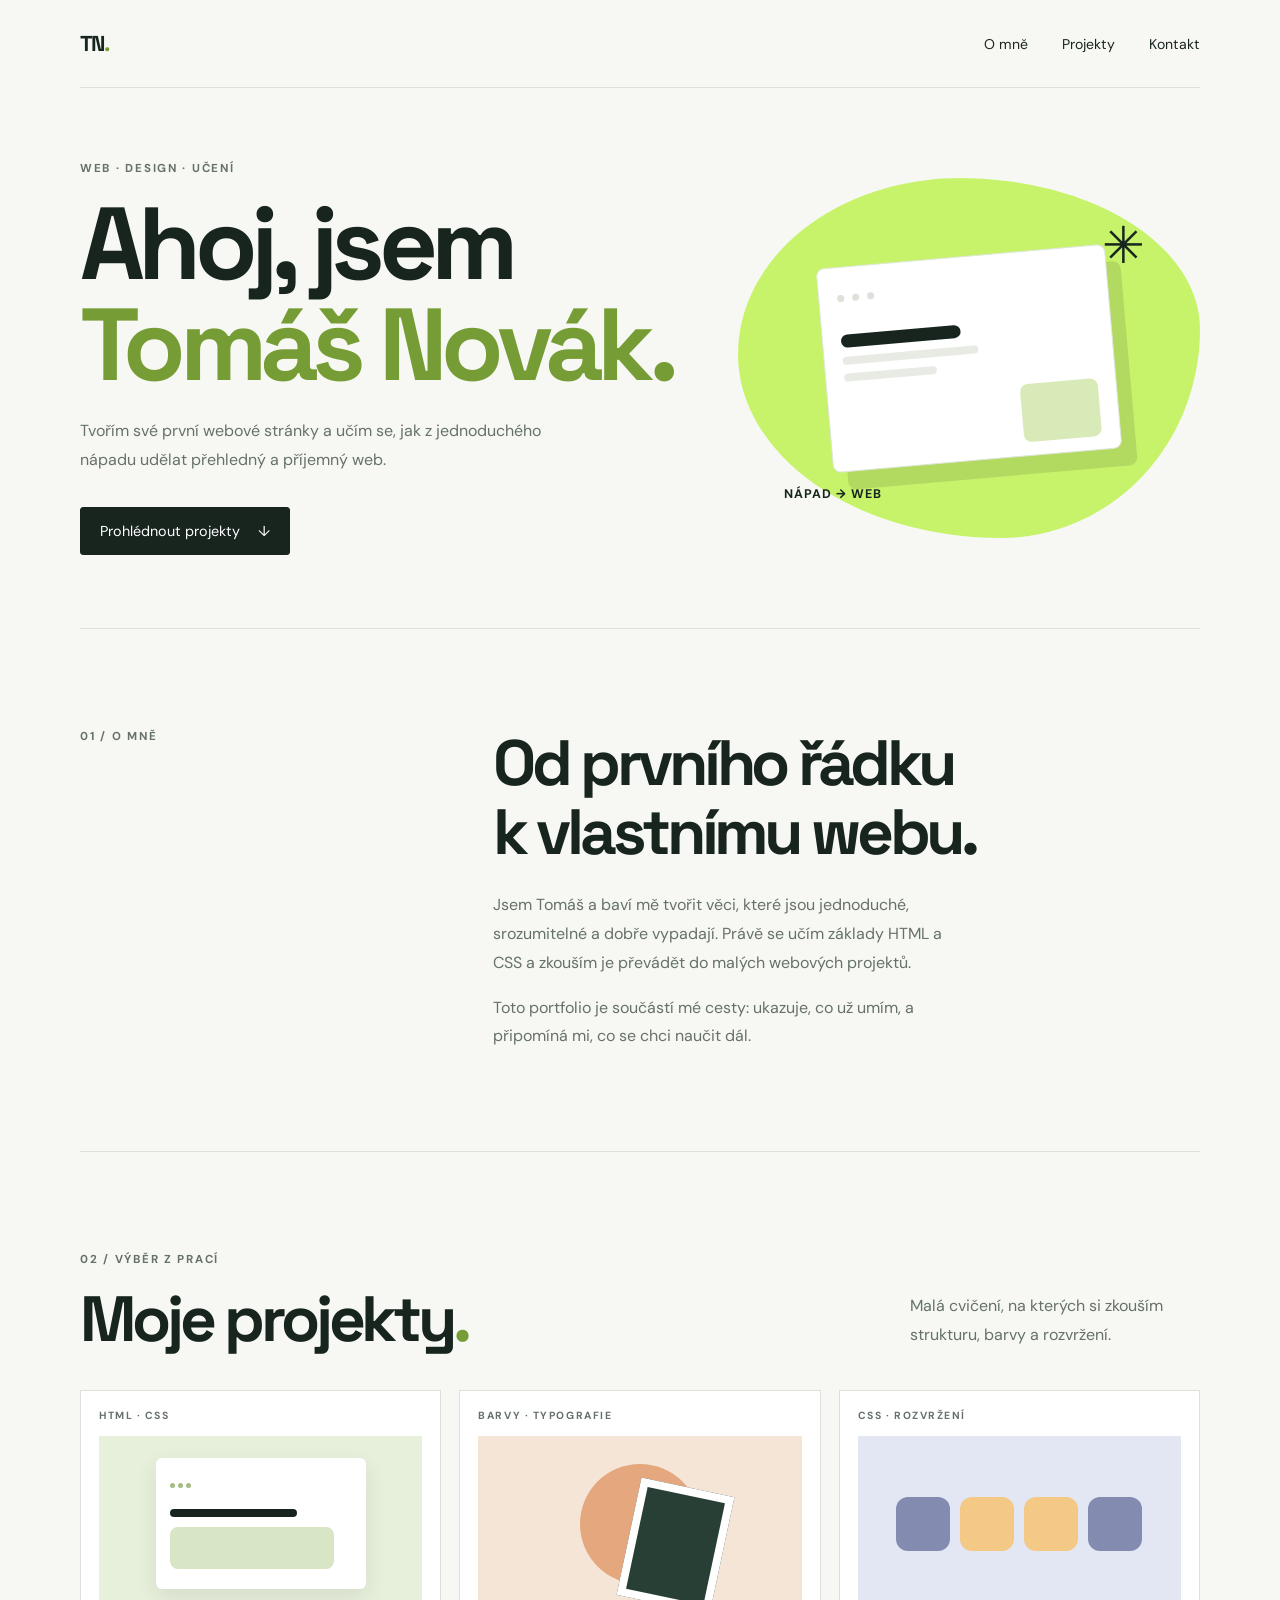
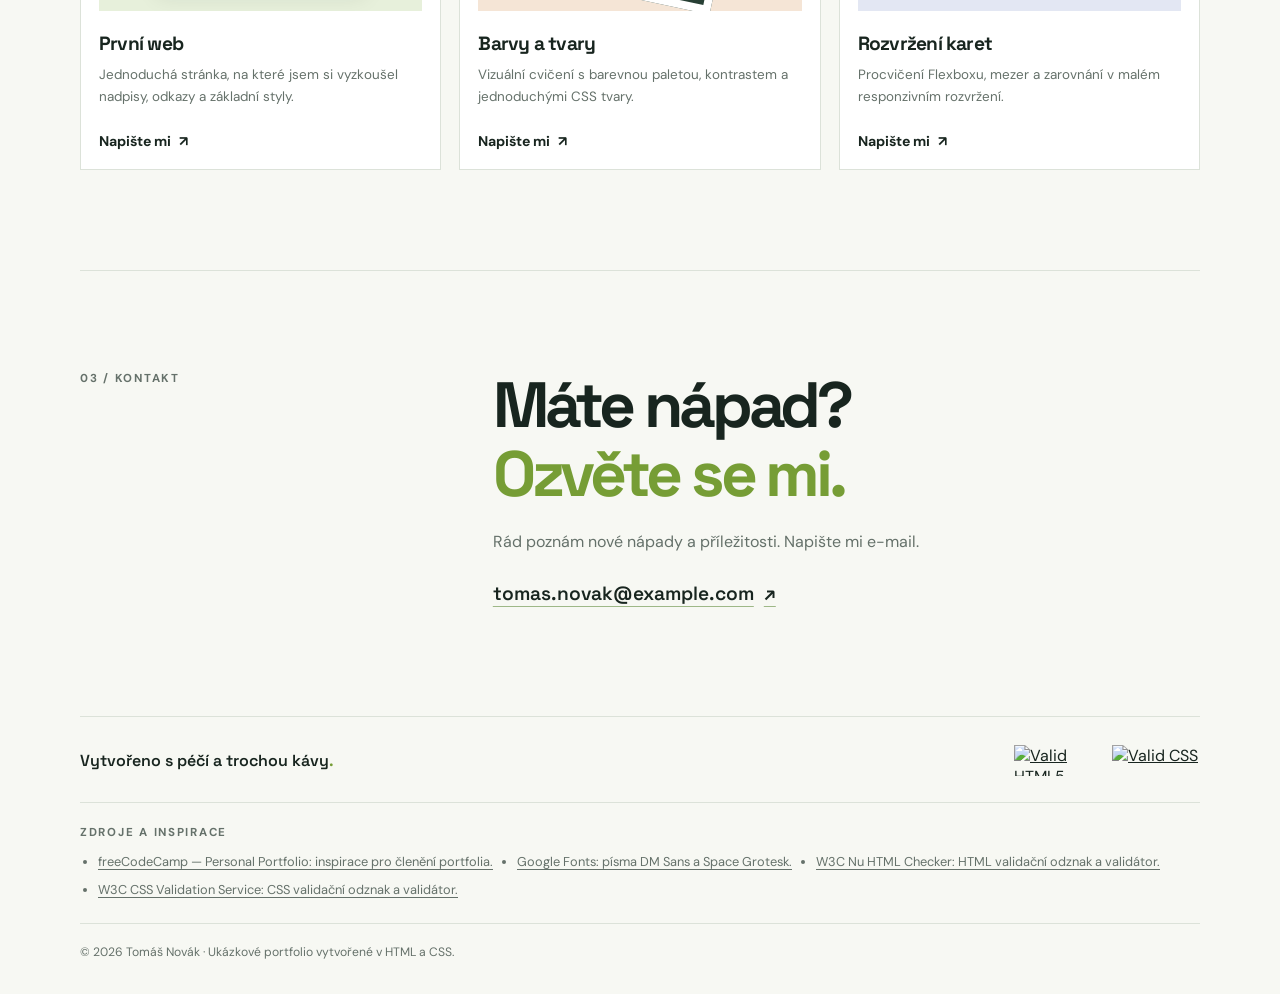
==== portfolio.html @ ad222f09 "update website" ====
<!doctype html>
<html lang="cs">
  <head>
    <meta charset="utf-8">
    <meta name="viewport" content="width=device-width, initial-scale=1">
    <meta name="description" content="Portfolio Tomáše Nováka — první webové projekty a ukázky práce v HTML a CSS.">
    <meta name="theme-color" content="#f7f8f3">
    <title>Tomáš Novák — webové portfolio</title>
    <link rel="stylesheet" href="./style.css">
  </head>
  <body>
    <header class="site-header">
      <a class="brand" href="#uvod" aria-label="Tomáš Novák — úvod">TN<span>.</span></a>
      <nav aria-label="Hlavní navigace">
        <a href="#o-mne">O mně</a>
        <a href="#projekty">Projekty</a>
        <a href="#kontakt">Kontakt</a>
      </nav>
    </header>

    <main>
      <section class="hero" id="uvod">
        <div class="hero-copy">
          <p class="eyebrow">WEB · DESIGN · UČENÍ</p>
          <h1>Ahoj, jsem<br><span>Tomáš Novák.</span></h1>
          <p class="intro">Tvořím své první webové stránky a učím se, jak z jednoduchého nápadu udělat přehledný a příjemný web.</p>
          <a class="button" href="#projekty">Prohlédnout projekty <span aria-hidden="true">↓</span></a>
        </div>
        <div class="hero-art" aria-hidden="true">
          <div class="art-card">
            <span class="art-dot"></span>
            <span class="art-dot"></span>
            <span class="art-dot"></span>
            <div class="art-lines">
              <span></span>
              <span></span>
              <span></span>
            </div>
            <div class="art-block"></div>
          </div>
          <span class="art-spark">✳</span>
          <span class="art-caption">nápad → web</span>
        </div>
      </section>

      <section class="about section" id="o-mne">
        <p class="eyebrow">01 / O MNĚ</p>
        <div>
          <h2>Od prvního řádku<br>k vlastnímu webu.</h2>
          <p class="section-copy">Jsem Tomáš a baví mě tvořit věci, které jsou jednoduché, srozumitelné a dobře vypadají. Právě se učím základy HTML a CSS a zkouším je převádět do malých webových projektů.</p>
          <p class="section-copy">Toto portfolio je součástí mé cesty: ukazuje, co už umím, a připomíná mi, co se chci naučit dál.</p>
        </div>
      </section>

      <section class="projects section" id="projekty">
        <div class="section-heading">
          <div>
            <p class="eyebrow">02 / VÝBĚR Z PRACÍ</p>
            <h2>Moje projekty<span>.</span></h2>
          </div>
          <p class="section-copy">Malá cvičení, na kterých si zkouším strukturu, barvy a rozvržení.</p>
        </div>
        <div class="project-grid">
          <article class="project-card project-one">
            <p class="project-number">HTML · CSS</p>
            <div class="project-visual visual-one" aria-hidden="true">
              <span class="visual-window"><i></i><i></i><i></i><b></b><em></em></span>
            </div>
            <h3>První web</h3>
            <p>Jednoduchá stránka, na které jsem si vyzkoušel nadpisy, odkazy a základní styly.</p>
            <a href="#kontakt">Napište mi <span aria-hidden="true">↗</span></a>
          </article>
          <article class="project-card project-two">
            <p class="project-number">BARVY · TYPOGRAFIE</p>
            <div class="project-visual visual-two" aria-hidden="true">
              <span class="visual-circle"></span>
              <span class="visual-card"></span>
            </div>
            <h3>Barvy a tvary</h3>
            <p>Vizuální cvičení s barevnou paletou, kontrastem a jednoduchými CSS tvary.</p>
            <a href="#kontakt">Napište mi <span aria-hidden="true">↗</span></a>
          </article>
          <article class="project-card project-three">
            <p class="project-number">CSS · ROZVRŽENÍ</p>
            <div class="project-visual visual-three" aria-hidden="true">
              <span class="visual-tile"></span>
              <span class="visual-tile"></span>
              <span class="visual-tile"></span>
              <span class="visual-tile"></span>
            </div>
            <h3>Rozvržení karet</h3>
            <p>Procvičení Flexboxu, mezer a zarovnání v malém responzivním rozvržení.</p>
            <a href="#kontakt">Napište mi <span aria-hidden="true">↗</span></a>
          </article>
        </div>
      </section>

      <section class="contact section" id="kontakt">
        <p class="eyebrow">03 / KONTAKT</p>
        <div class="contact-content">
          <h2>Máte nápad?<br><span>Ozvěte se mi.</span></h2>
          <p>Rád poznám nové nápady a příležitosti. Napište mi e-mail.</p>
          <a class="contact-link" href="mailto:tomas.novak@example.com">tomas.novak@example.com <span aria-hidden="true">↗</span></a>
        </div>
      </section>
    </main>

    <footer class="site-footer">
      <div class="footer-top">
        <p>Vytvořeno s péčí a trochou kávy<span>.</span></p>
        <div class="validation">
          <a href="https://validator.w3.org/nu/" title="Ověřit HTML na W3C">
            <img src="https://www.w3.org/Icons/valid-html5" alt="Valid HTML5" width="88" height="31">
          </a>
          <a href="https://jigsaw.w3.org/css-validator/" title="Ověřit CSS na W3C">
            <img src="https://jigsaw.w3.org/css-validator/images/vcss" alt="Valid CSS" width="88" height="31">
          </a>
        </div>
      </div>
      <div class="sources">
        <p class="eyebrow">ZDROJE A INSPIRACE</p>
        <ul>
          <li><a href="https://personal-portfolio.freecodecamp.rocks/">freeCodeCamp — Personal Portfolio: inspirace pro členění portfolia.</a></li>
          <li><a href="https://fonts.google.com/">Google Fonts: písma DM Sans a Space Grotesk.</a></li>
          <li><a href="https://validator.w3.org/nu/">W3C Nu HTML Checker: HTML validační odznak a validátor.</a></li>
          <li><a href="https://jigsaw.w3.org/css-validator/">W3C CSS Validation Service: CSS validační odznak a validátor.</a></li>
        </ul>
      </div>
      <p class="copyright">© 2026 Tomáš Novák · Ukázkové portfolio vytvořené v HTML a CSS.</p>
    </footer>
  </body>
</html>
---- style.css ----
@import url("https://fonts.googleapis.com/css2?family=DM+Sans:wght@400;500;600;700&family=Space+Grotesk:wght@400;500;600;700&display=swap");

:root {
  color-scheme: light;
  --ink: #18251f;
  --muted: #65716a;
  --paper: #f7f8f3;
  --green: #c7f36b;
  --line: #dce2d9;
  font-family: "DM Sans", sans-serif;
  scroll-behavior: smooth;
}

* {
  box-sizing: border-box;
}

body {
  margin: 0;
  background: var(--paper);
  color: var(--ink);
}

a {
  color: inherit;
}

.site-header,
.site-footer,
main {
  width: min(1120px, calc(100% - 64px));
  margin-inline: auto;
}

.site-header {
  min-height: 88px;
  display: flex;
  align-items: center;
  justify-content: space-between;
  border-bottom: 1px solid var(--line);
}

.brand {
  font-family: "Space Grotesk", sans-serif;
  font-size: 1.35rem;
  font-weight: 700;
  letter-spacing: -0.07em;
  text-decoration: none;
}

.brand:hover {
  color: #769d35;
}

.brand span,
.section-heading h2 span,
.site-footer .footer-top p span {
  color: #769d35;
}

nav {
  display: flex;
  gap: 34px;
}

nav a,
.project-card a {
  font-size: 0.88rem;
  text-decoration: none;
}

nav a:hover,
.project-card a:hover,
.contact-link:hover {
  text-decoration: underline;
  text-underline-offset: 4px;
}

a:focus-visible {
  outline: 3px solid #769d35;
  outline-offset: 4px;
}

.hero {
  min-height: 540px;
  display: grid;
  grid-template-columns: 1.15fr 0.85fr;
  align-items: center;
  gap: 32px;
  padding-block: 70px;
}

.eyebrow,
.project-number {
  margin: 0 0 18px;
  color: var(--muted);
  font-size: 0.72rem;
  font-weight: 700;
  letter-spacing: 0.15em;
}

h1,
h2,
h3,
p {
  margin-top: 0;
}

h1,
h2 {
  font-family: "Space Grotesk", sans-serif;
  letter-spacing: -0.065em;
}

h1 {
  margin-bottom: 22px;
  font-size: clamp(3.6rem, 8vw, 6.7rem);
  line-height: 0.98;
}

h1 span,
.contact h2 span {
  color: #769d35;
}

.intro,
.section-copy {
  max-width: 470px;
  color: var(--muted);
  font-size: 1rem;
  line-height: 1.8;
}

.button {
  display: inline-flex;
  align-items: center;
  gap: 18px;
  margin-top: 16px;
  padding: 14px 19px;
  border: 1px solid var(--ink);
  border-radius: 3px;
  background: var(--ink);
  color: white;
  font-size: 0.9rem;
  text-decoration: none;
  transition: background-color 160ms ease, color 160ms ease;
}

.button:hover {
  background: transparent;
  color: var(--ink);
}

.hero-art {
  position: relative;
  min-height: 360px;
  display: grid;
  place-items: center;
  background: var(--green);
  border-radius: 48% 52% 43% 57% / 49% 42% 58% 51%;
}

.art-card {
  width: min(290px, 72%);
  height: 205px;
  padding: 18px;
  border: 1px solid #dfe6dc;
  border-radius: 8px;
  background: #fff;
  box-shadow: 14px 18px 0 rgb(24 37 31 / 12%);
  transform: rotate(-5deg);
}

.art-dot {
  display: inline-block;
  width: 7px;
  height: 7px;
  margin-right: 4px;
  border-radius: 50%;
  background: #dce2d9;
}

.art-lines {
  display: grid;
  gap: 9px;
  width: 54%;
  margin-top: 28px;
}

.art-lines span,
.art-block {
  display: block;
  height: 8px;
  border-radius: 8px;
  background: #e7ebe3;
}

.art-lines span:first-child {
  width: 88%;
  height: 13px;
  background: var(--ink);
}

.art-lines span:last-child {
  width: 68%;
}

.art-block {
  width: 78px;
  height: 58px;
  margin: 18px 0 0 auto;
  background: #d9eab9;
}

.art-spark {
  position: absolute;
  top: 34px;
  right: 12%;
  font-size: 3.2rem;
}

.art-caption {
  position: absolute;
  bottom: 36px;
  left: 10%;
  font-size: 0.78rem;
  font-weight: 700;
  letter-spacing: 0.08em;
  text-transform: uppercase;
}

.section {
  padding-block: 100px;
  border-top: 1px solid var(--line);
}

.about {
  display: grid;
  grid-template-columns: 0.7fr 1.3fr;
  gap: 32px;
}

h2 {
  margin-bottom: 24px;
  font-size: clamp(2.5rem, 5vw, 4rem);
  line-height: 1.08;
}

.about .section-copy + .section-copy {
  margin-bottom: 0;
}

.section-heading {
  display: flex;
  align-items: end;
  justify-content: space-between;
  gap: 32px;
  margin-bottom: 36px;
}

.section-heading h2 {
  margin-bottom: 0;
}

.section-heading .section-copy {
  max-width: 290px;
  margin-bottom: 5px;
}

.project-grid {
  display: grid;
  grid-template-columns: repeat(3, 1fr);
  gap: 18px;
}

.project-card {
  padding: 18px;
  border: 1px solid var(--line);
  background: #fff;
  transition: border-color 160ms ease, transform 160ms ease;
}

.project-card:hover {
  border-color: #9eb887;
  transform: translateY(-4px);
}

.project-number {
  margin-bottom: 14px;
  font-size: 0.65rem;
}

.project-visual {
  height: 175px;
  display: flex;
  align-items: center;
  justify-content: center;
  overflow: hidden;
  margin-bottom: 20px;
}

.visual-one {
  background: #e7f0db;
}

.visual-window {
  position: relative;
  width: 65%;
  height: 75%;
  padding: 14px;
  border-radius: 6px;
  background: white;
  box-shadow: 0 8px 22px rgb(24 37 31 / 9%);
}

.visual-window i {
  display: inline-block;
  width: 5px;
  height: 5px;
  margin-right: 3px;
  border-radius: 50%;
  background: #a4bc83;
}

.visual-window b,
.visual-window em {
  display: block;
  width: 70%;
  height: 8px;
  margin-top: 16px;
  border-radius: 8px;
  background: var(--ink);
}

.visual-window em {
  width: 90%;
  height: 42px;
  margin-top: 10px;
  background: #d8e6c6;
}

.visual-two {
  position: relative;
  background: #f5e5d6;
}

.visual-circle {
  width: 120px;
  height: 120px;
  border-radius: 50%;
  background: #e4a77e;
}

.visual-card {
  position: absolute;
  width: 95px;
  height: 120px;
  margin: 45px 0 0 72px;
  border: 8px solid white;
  background: #273f34;
  transform: rotate(12deg);
}

.visual-three {
  flex-wrap: wrap;
  gap: 10px;
  padding: 30px;
  background: #e3e7f3;
}

.visual-tile {
  width: 54px;
  height: 54px;
  border-radius: 12px;
  background: #848bb0;
}

.visual-tile:nth-child(2),
.visual-tile:nth-child(3) {
  background: #f4c985;
}

.project-card h3 {
  margin-bottom: 8px;
  font-family: "Space Grotesk", sans-serif;
  font-size: 1.2rem;
  letter-spacing: -0.04em;
}

.project-card > p:not(.project-number) {
  min-height: 48px;
  margin-bottom: 18px;
  color: var(--muted);
  font-size: 0.84rem;
  line-height: 1.6;
}

.project-card a {
  display: inline-flex;
  gap: 8px;
  font-weight: 700;
}

.contact {
  display: grid;
  grid-template-columns: 0.7fr 1.3fr;
  gap: 32px;
  padding-bottom: 110px;
}

.contact h2 {
  margin-bottom: 18px;
}

.contact-content > p {
  color: var(--muted);
  line-height: 1.7;
}

.contact-link {
  display: inline-flex;
  gap: 10px;
  margin-top: 10px;
  font-family: "Space Grotesk", sans-serif;
  font-size: 1.2rem;
  font-weight: 600;
  text-decoration-color: #9eb887;
  text-underline-offset: 6px;
}

.site-footer {
  padding-block: 28px 34px;
  border-top: 1px solid var(--line);
}

.footer-top {
  display: flex;
  align-items: center;
  justify-content: space-between;
  gap: 24px;
  padding-bottom: 26px;
}

.footer-top > p {
  margin: 0;
  font-family: "Space Grotesk", sans-serif;
  font-weight: 600;
}

.validation {
  display: flex;
  align-items: center;
  gap: 10px;
}

.validation img {
  display: block;
  width: 88px;
  height: 31px;
}

.sources {
  padding: 22px 0;
  border-top: 1px solid var(--line);
  border-bottom: 1px solid var(--line);
}

.sources .eyebrow {
  margin-bottom: 12px;
}

.sources ul {
  display: flex;
  flex-wrap: wrap;
  gap: 8px 24px;
  margin: 0;
  padding-left: 18px;
  color: var(--muted);
  font-size: 0.8rem;
  line-height: 1.6;
}

.sources a {
  text-underline-offset: 3px;
}

.copyright {
  margin: 20px 0 0;
  color: var(--muted);
  font-size: 0.76rem;
}

@media (max-width: 760px) {
  .site-header,
  .site-footer,
  main {
    width: min(100% - 36px, 560px);
  }

  .site-header {
    min-height: 72px;
  }

  nav {
    gap: 16px;
  }

  nav a {
    font-size: 0.78rem;
  }

  .hero {
    min-height: auto;
    grid-template-columns: 1fr;
    padding-block: 64px;
  }

  .hero-art {
    min-height: 300px;
    margin-top: 18px;
  }

  .section {
    padding-block: 70px;
  }

  .about,
  .contact {
    grid-template-columns: 1fr;
    gap: 16px;
  }

  .section-heading {
    align-items: start;
    flex-direction: column;
    gap: 12px;
  }

  .project-grid {
    grid-template-columns: 1fr;
  }

  .project-visual {
    height: 210px;
  }
}

@media (max-width: 420px) {
  .site-header,
  .site-footer,
  main {
    width: calc(100% - 32px);
  }

  nav {
    gap: 11px;
  }

  nav a {
    font-size: 0.72rem;
  }

  .footer-top {
    align-items: flex-start;
    flex-direction: column;
  }

  .sources ul {
    flex-direction: column;
  }
}

@media (prefers-reduced-motion: reduce) {
  *,
  *::before,
  *::after {
    scroll-behavior: auto !important;
    transition-duration: 0.01ms !important;
  }
}
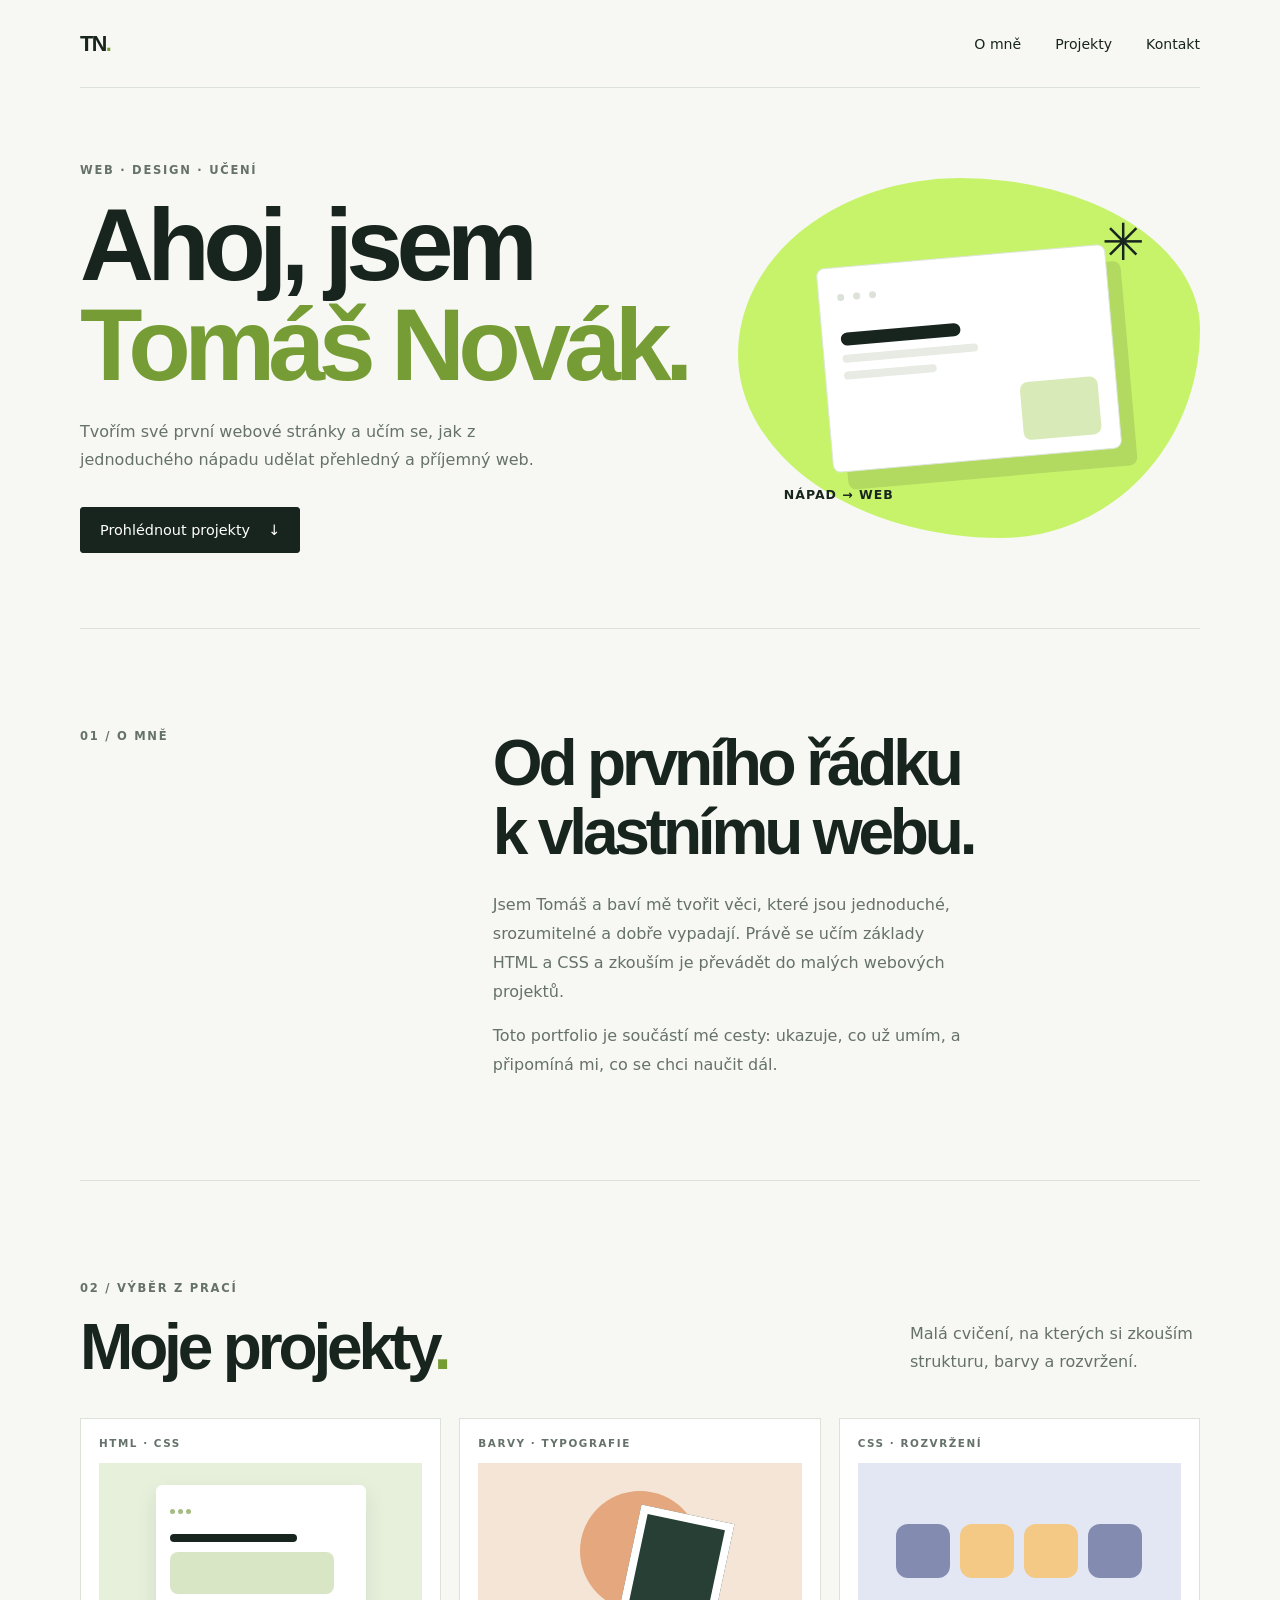
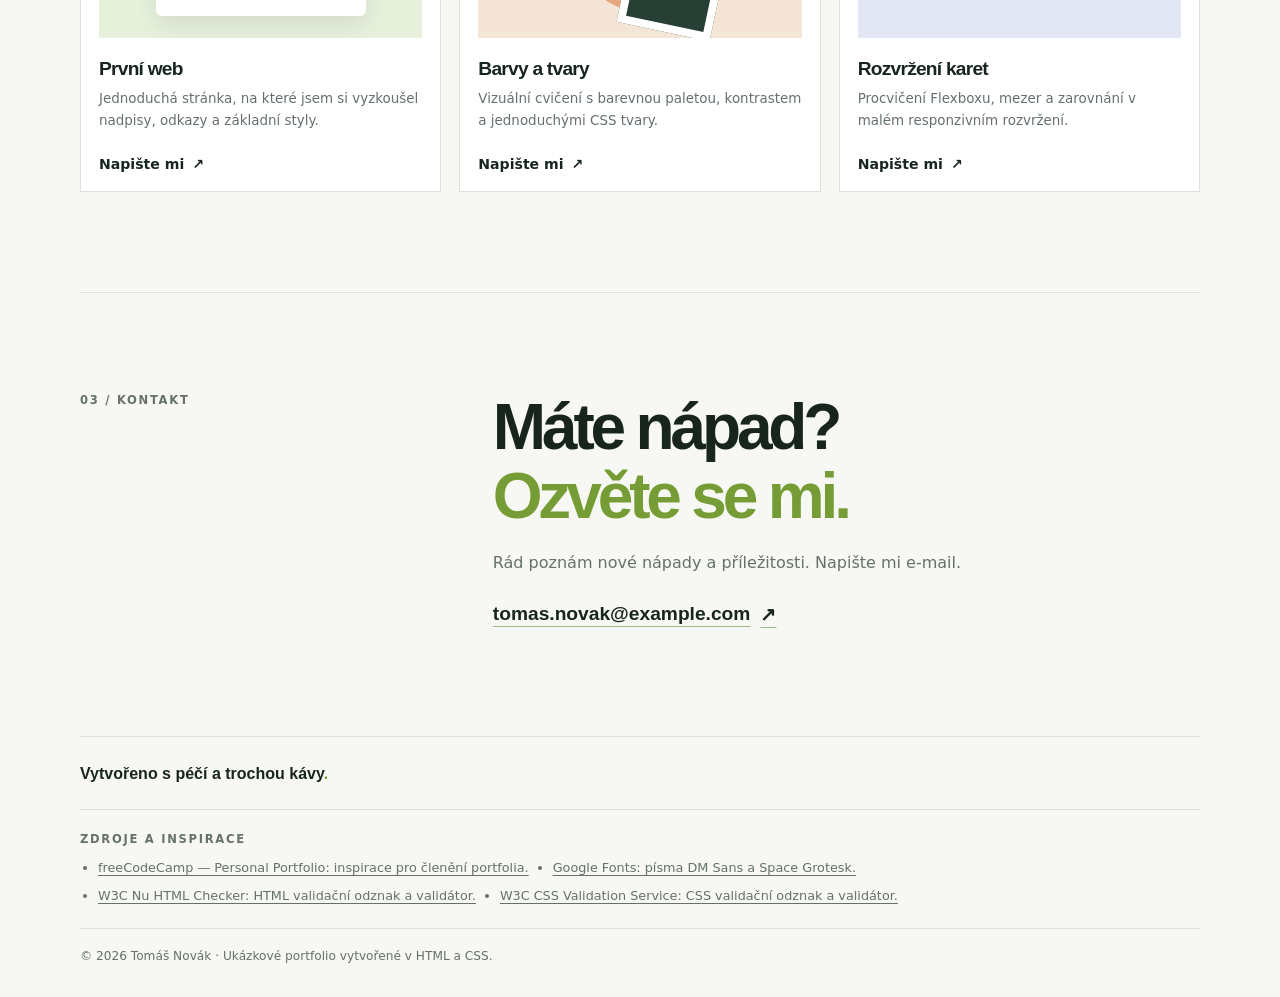
==== commit a0ad1534: "změna na responzivní stránku" ====
--- a/portfolio.html
+++ b/portfolio.html
@@ -108,14 +108,6 @@
     <footer class="site-footer">
       <div class="footer-top">
         <p>Vytvořeno s péčí a trochou kávy<span>.</span></p>
-        <div class="validation">
-          <a href="https://validator.w3.org/nu/" title="Ověřit HTML na W3C">
-            <img src="https://www.w3.org/Icons/valid-html5" alt="Valid HTML5" width="88" height="31">
-          </a>
-          <a href="https://jigsaw.w3.org/css-validator/" title="Ověřit CSS na W3C">
-            <img src="https://jigsaw.w3.org/css-validator/images/vcss" alt="Valid CSS" width="88" height="31">
-          </a>
-        </div>
       </div>
       <div class="sources">
         <p class="eyebrow">ZDROJE A INSPIRACE</p>
--- a/style.css
+++ b/style.css
@@ -1,5 +1,3 @@
-@import url("https://fonts.googleapis.com/css2?family=DM+Sans:wght@400;500;600;700&family=Space+Grotesk:wght@400;500;600;700&display=swap");
-
 :root {
   color-scheme: light;
   --ink: #18251f;
@@ -7,7 +5,7 @@
   --paper: #f7f8f3;
   --green: #c7f36b;
   --line: #dce2d9;
-  font-family: "DM Sans", sans-serif;
+  font-family: "DM Sans", system-ui, -apple-system, "Segoe UI", sans-serif;
   scroll-behavior: smooth;
 }
 
@@ -108,7 +106,7 @@
 
 h1,
 h2 {
-  font-family: "Space Grotesk", sans-serif;
+  font-family: "Space Grotesk", "Segoe UI", sans-serif;
   letter-spacing: -0.065em;
 }
 
@@ -382,7 +380,7 @@
 
 .project-card h3 {
   margin-bottom: 8px;
-  font-family: "Space Grotesk", sans-serif;
+  font-family: "Space Grotesk", "Segoe UI", sans-serif;
   font-size: 1.2rem;
   letter-spacing: -0.04em;
 }
@@ -421,7 +419,7 @@
   display: inline-flex;
   gap: 10px;
   margin-top: 10px;
-  font-family: "Space Grotesk", sans-serif;
+  font-family: "Space Grotesk", "Segoe UI", sans-serif;
   font-size: 1.2rem;
   font-weight: 600;
   text-decoration-color: #9eb887;
@@ -443,20 +441,8 @@
 
 .footer-top > p {
   margin: 0;
-  font-family: "Space Grotesk", sans-serif;
+  font-family: "Space Grotesk", "Segoe UI", sans-serif;
   font-weight: 600;
-}
-
-.validation {
-  display: flex;
-  align-items: center;
-  gap: 10px;
-}
-
-.validation img {
-  display: block;
-  width: 88px;
-  height: 31px;
 }
 
 .sources {
@@ -490,6 +476,16 @@
   font-size: 0.76rem;
 }
 
+@media (max-width: 900px) {
+  .project-grid {
+    grid-template-columns: repeat(2, minmax(0, 1fr));
+  }
+
+  .project-three {
+    grid-column: 1 / -1;
+  }
+}
+
 @media (max-width: 760px) {
   .site-header,
   .site-footer,
@@ -540,6 +536,10 @@
     grid-template-columns: 1fr;
   }
 
+  .project-three {
+    grid-column: auto;
+  }
+
   .project-visual {
     height: 210px;
   }
@@ -567,6 +567,11 @@
 
   .sources ul {
     flex-direction: column;
+  }
+
+  .contact-link,
+  .sources a {
+    overflow-wrap: anywhere;
   }
 }
 
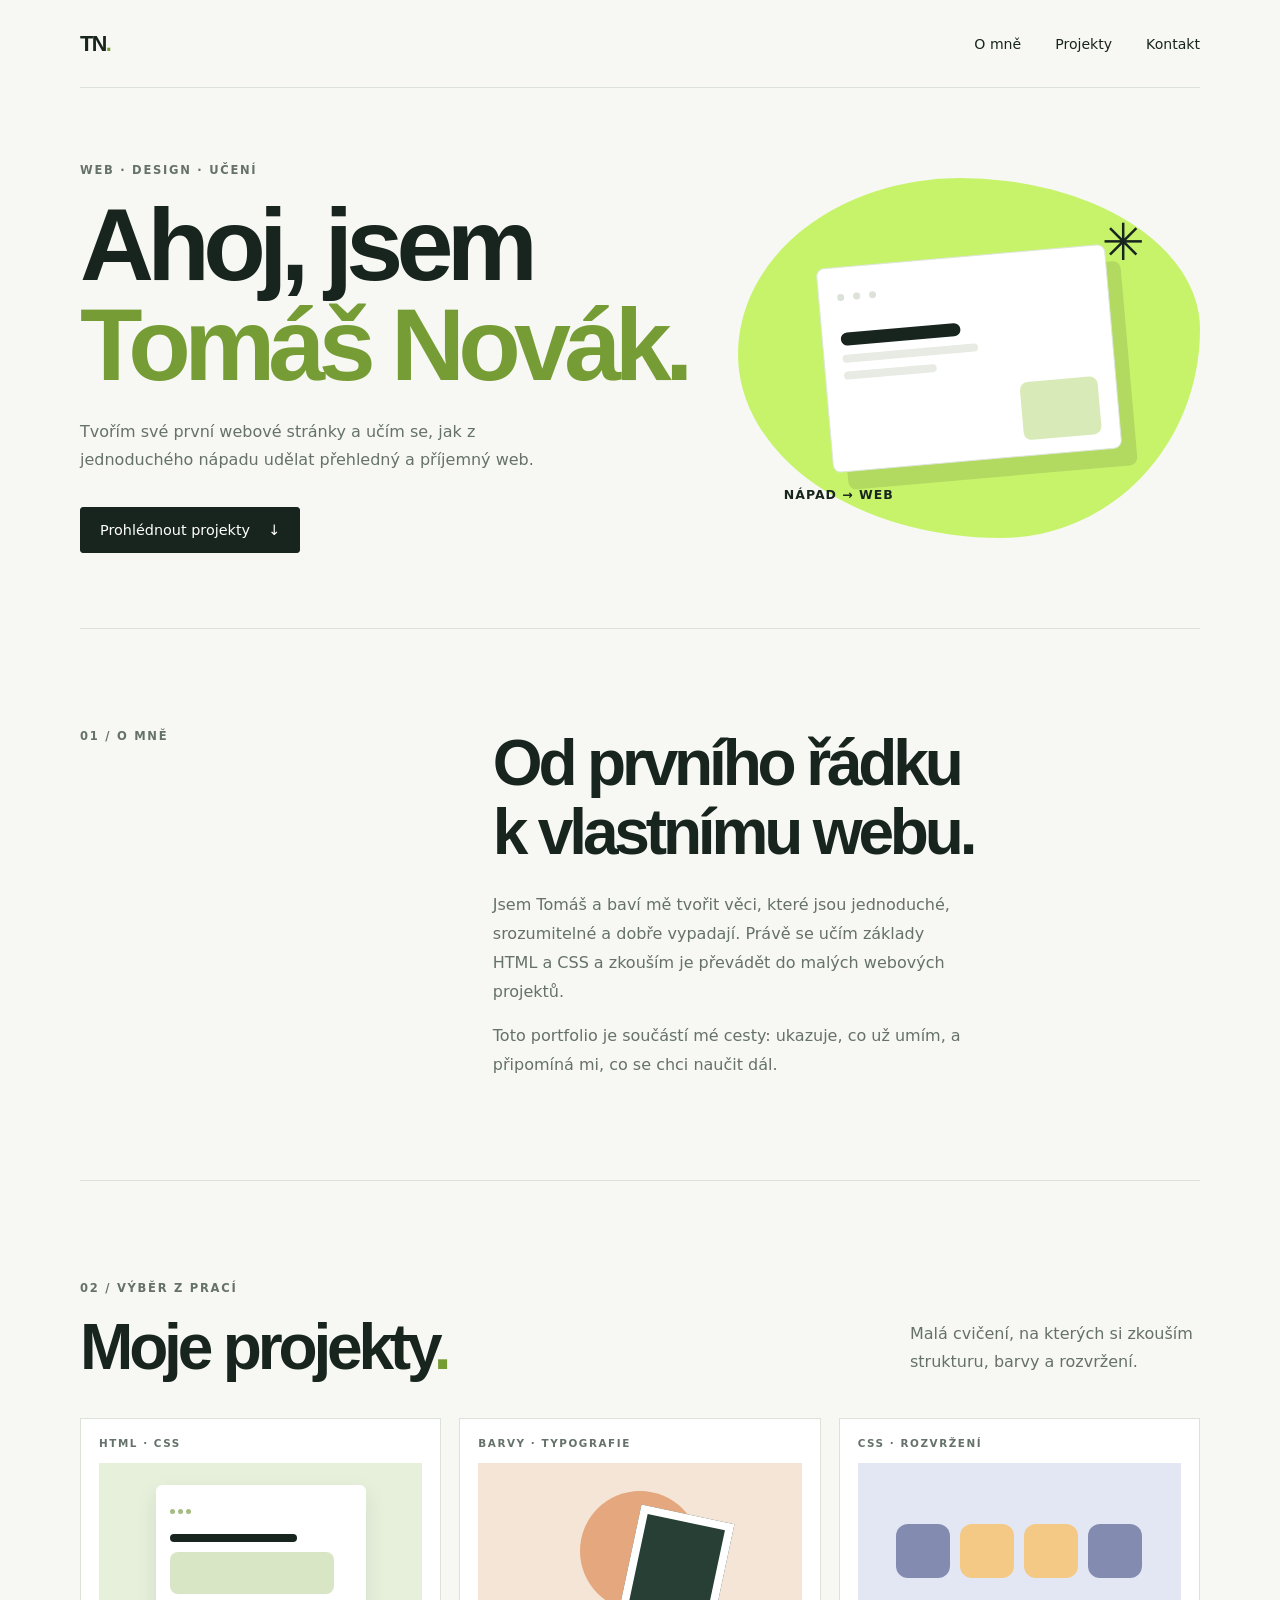
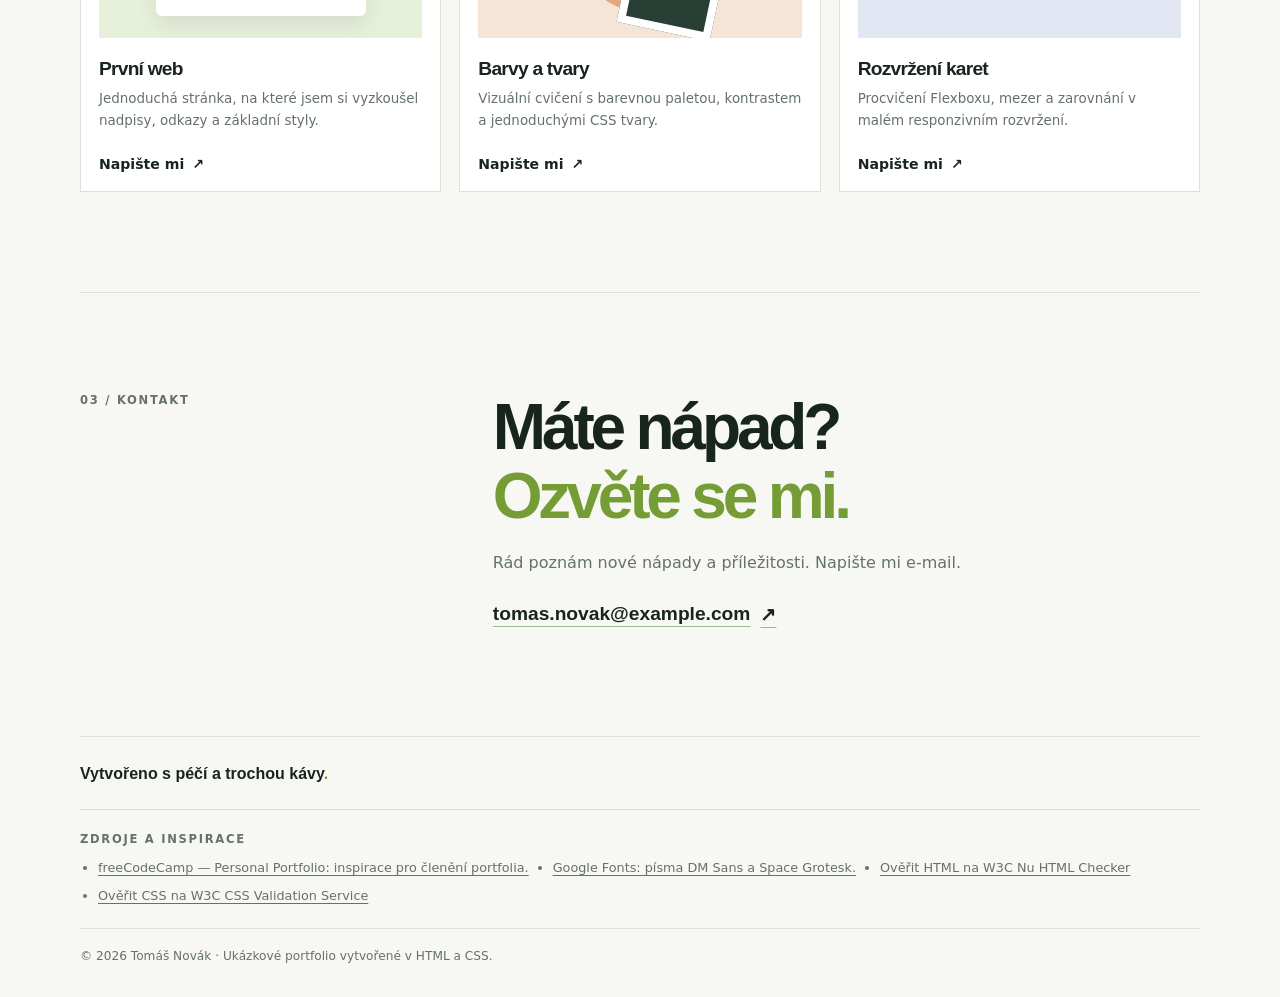
==== commit 30d8e62e: "validace" ====
--- a/portfolio.html
+++ b/portfolio.html
@@ -114,8 +114,8 @@
         <ul>
           <li><a href="https://personal-portfolio.freecodecamp.rocks/">freeCodeCamp — Personal Portfolio: inspirace pro členění portfolia.</a></li>
           <li><a href="https://fonts.google.com/">Google Fonts: písma DM Sans a Space Grotesk.</a></li>
-          <li><a href="https://validator.w3.org/nu/">W3C Nu HTML Checker: HTML validační odznak a validátor.</a></li>
-          <li><a href="https://jigsaw.w3.org/css-validator/">W3C CSS Validation Service: CSS validační odznak a validátor.</a></li>
+          <li><a href="https://validator.w3.org/nu/?doc=https%3A%2F%2Ftomasmelcr.github.io%2Fportfolio%2F" target="_blank" rel="noopener noreferrer">Ověřit HTML na W3C Nu HTML Checker</a></li>
+          <li><a href="https://jigsaw.w3.org/css-validator/validator?uri=https%3A%2F%2Ftomasmelcr.github.io%2Fportfolio%2Fstyle.css&amp;profile=css3svg&amp;usermedium=all&amp;warning=1&amp;vextwarning=&amp;lang=cs" target="_blank" rel="noopener noreferrer">Ověřit CSS na W3C CSS Validation Service</a></li>
         </ul>
       </div>
       <p class="copyright">© 2026 Tomáš Novák · Ukázkové portfolio vytvořené v HTML a CSS.</p>
